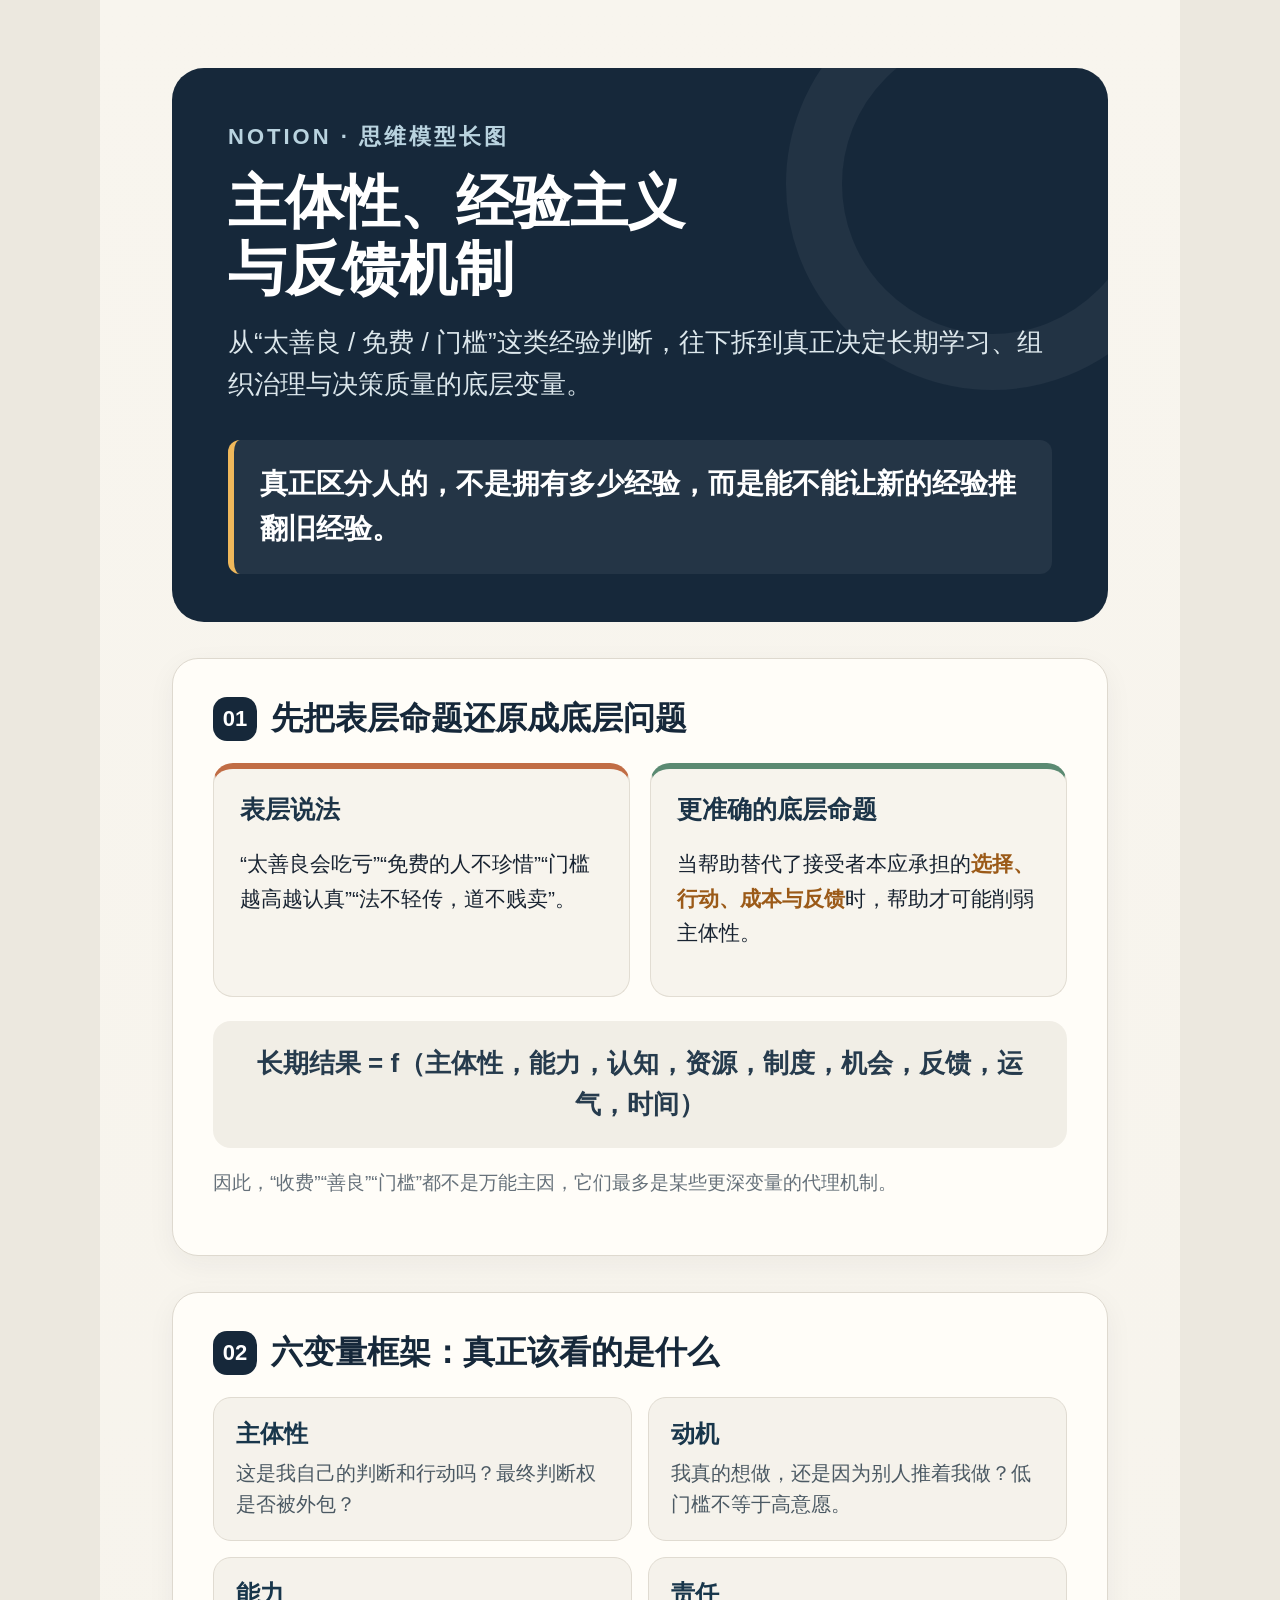
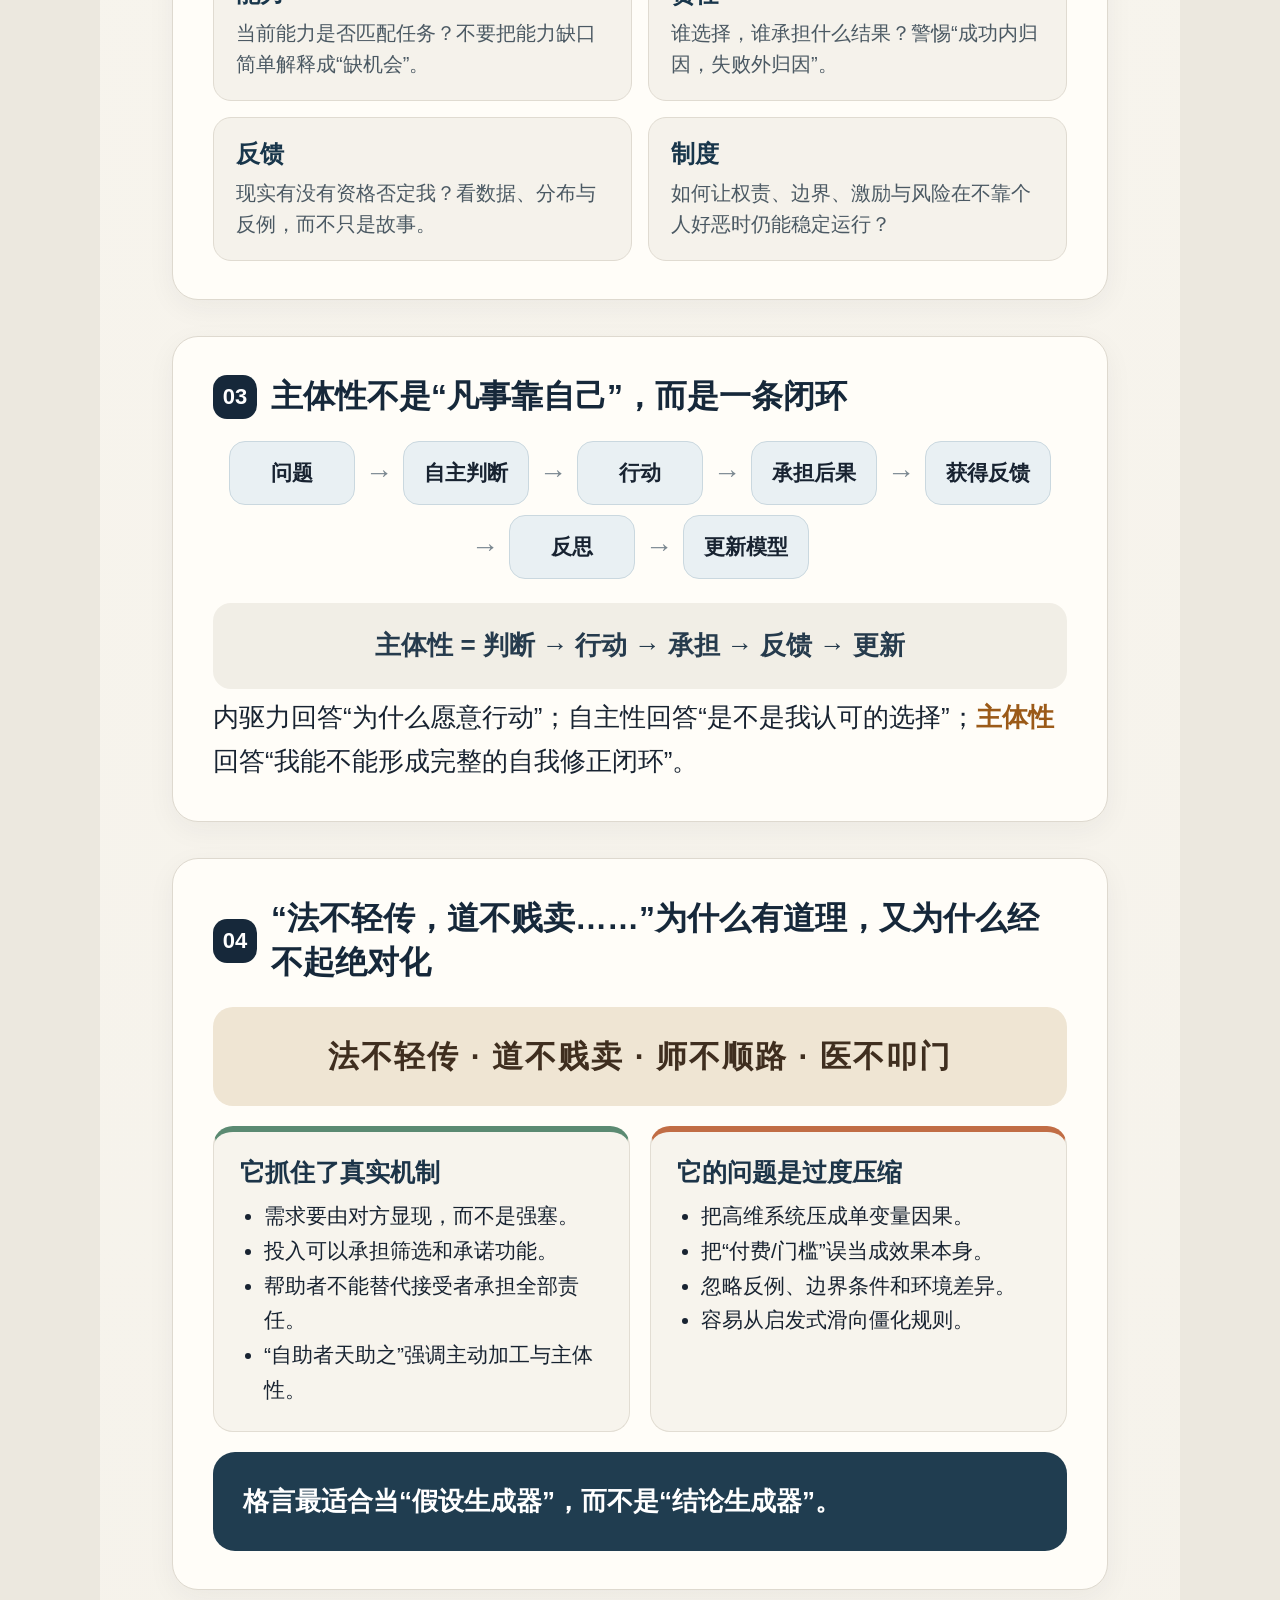
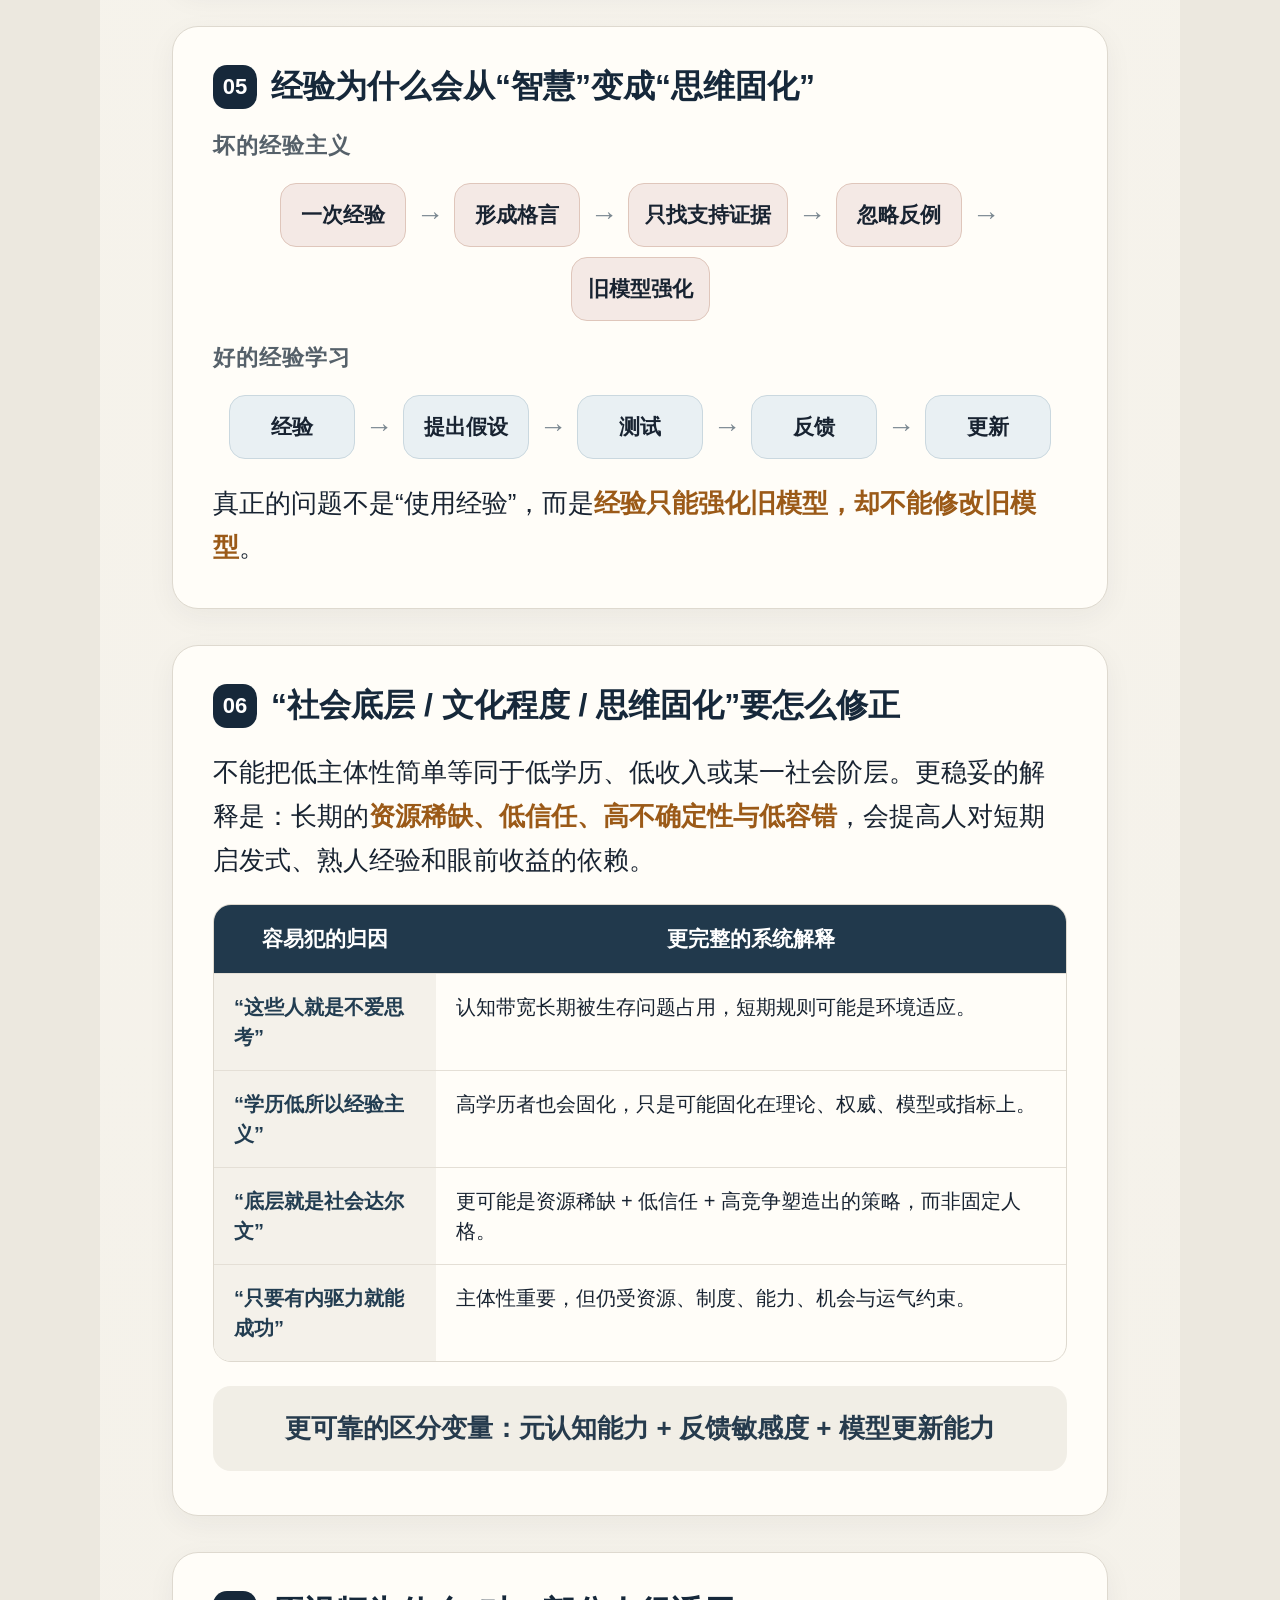
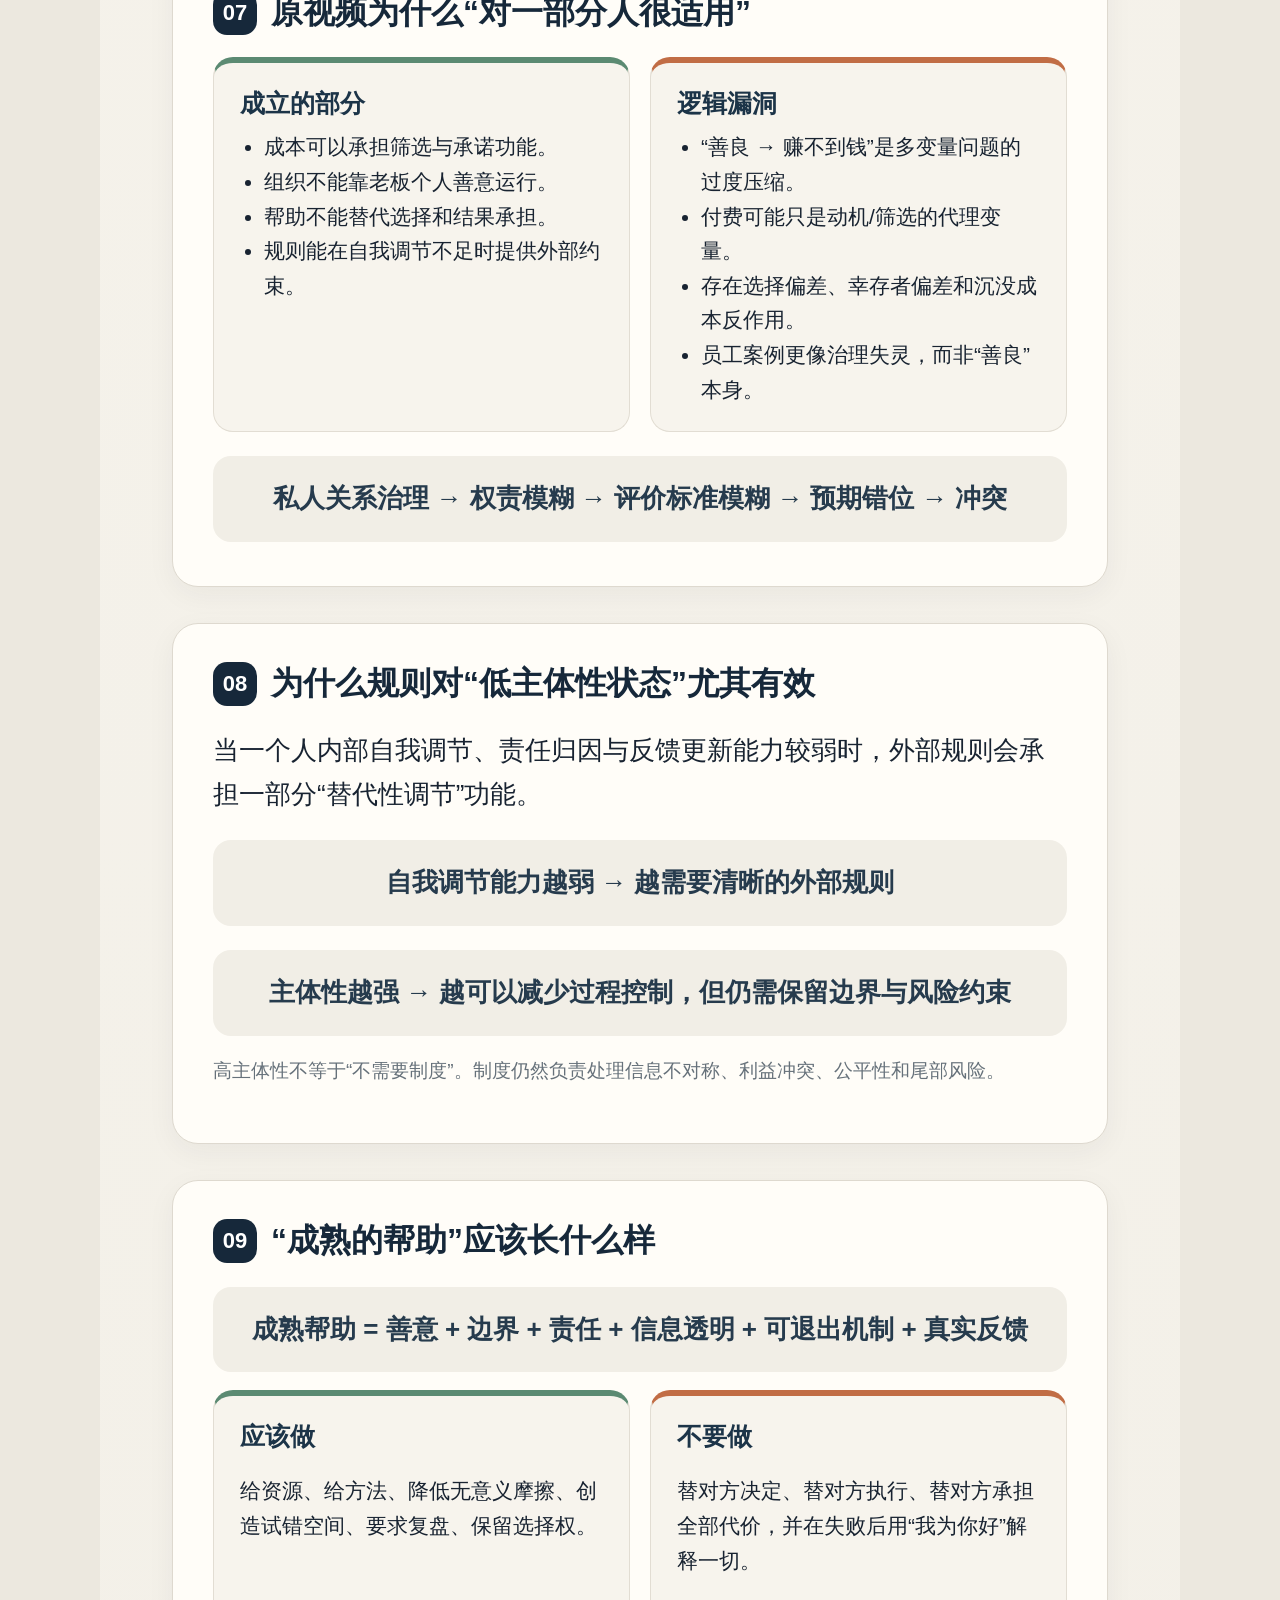
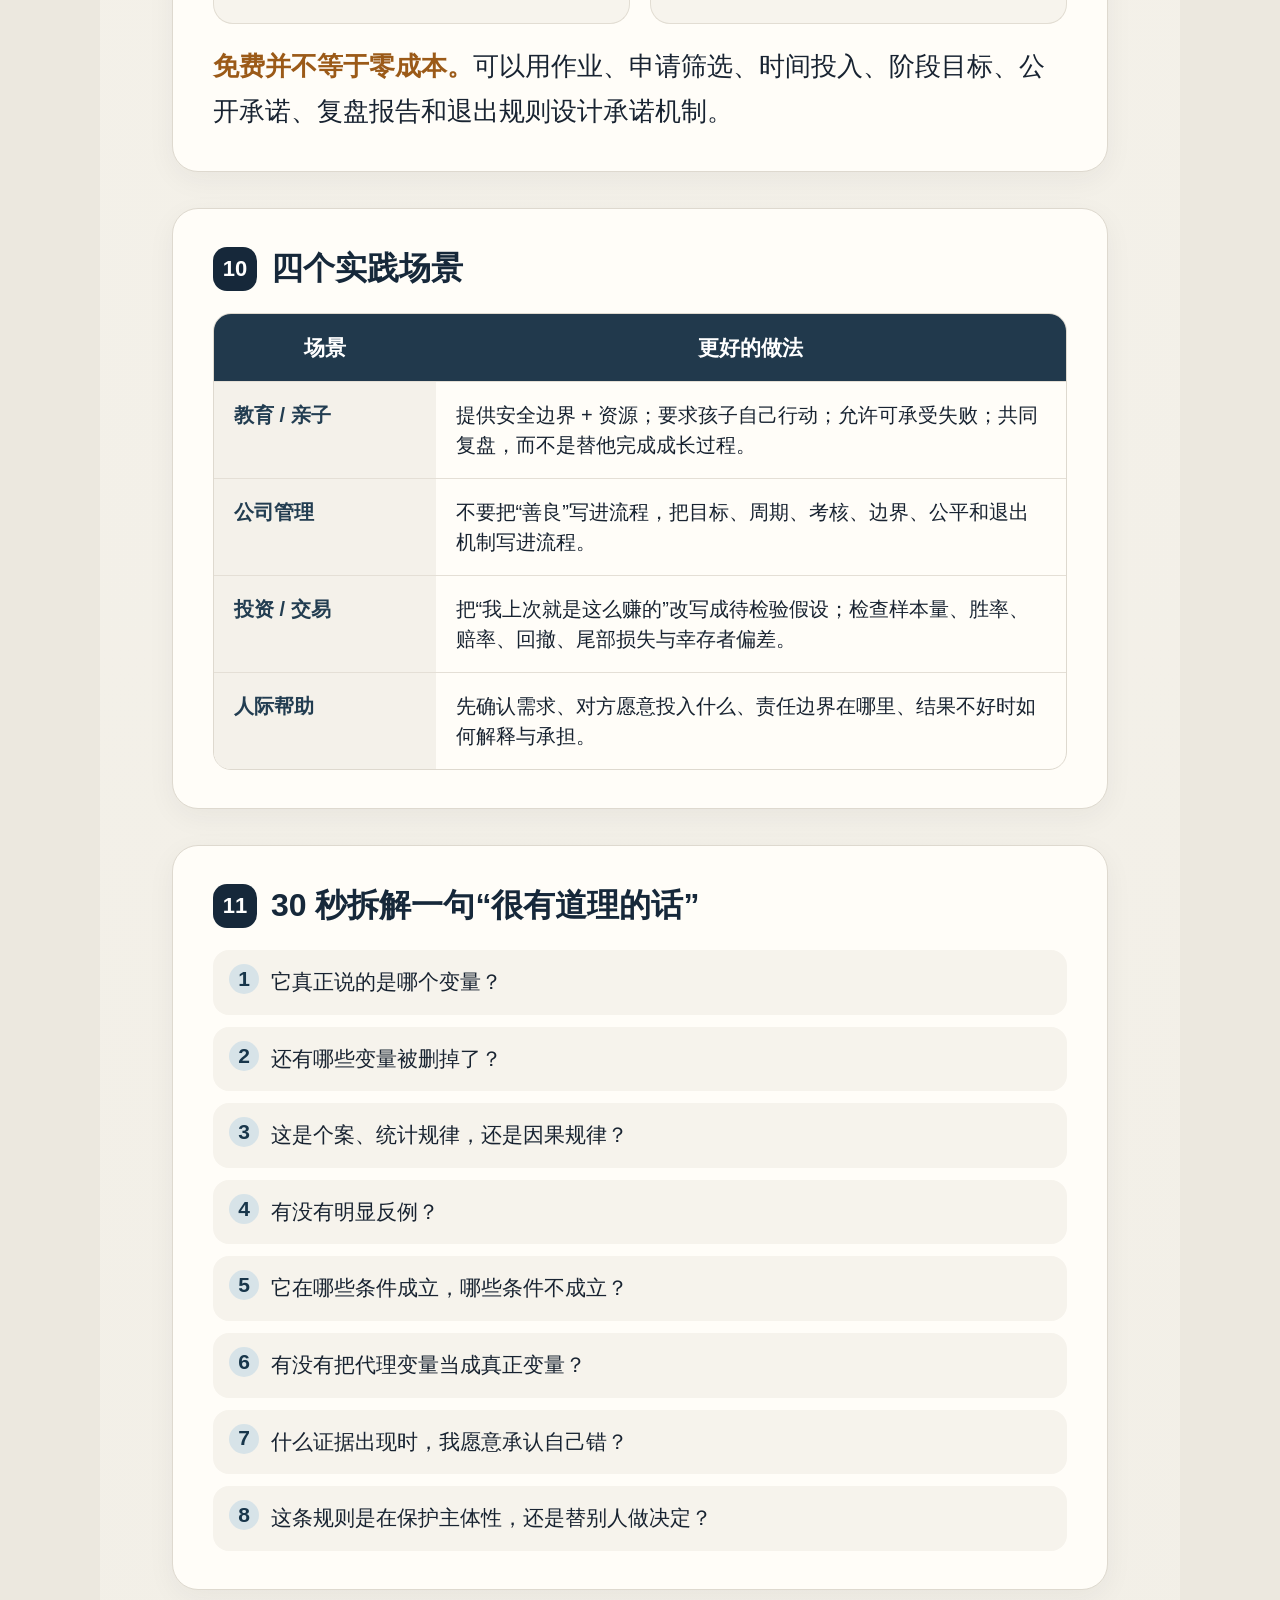
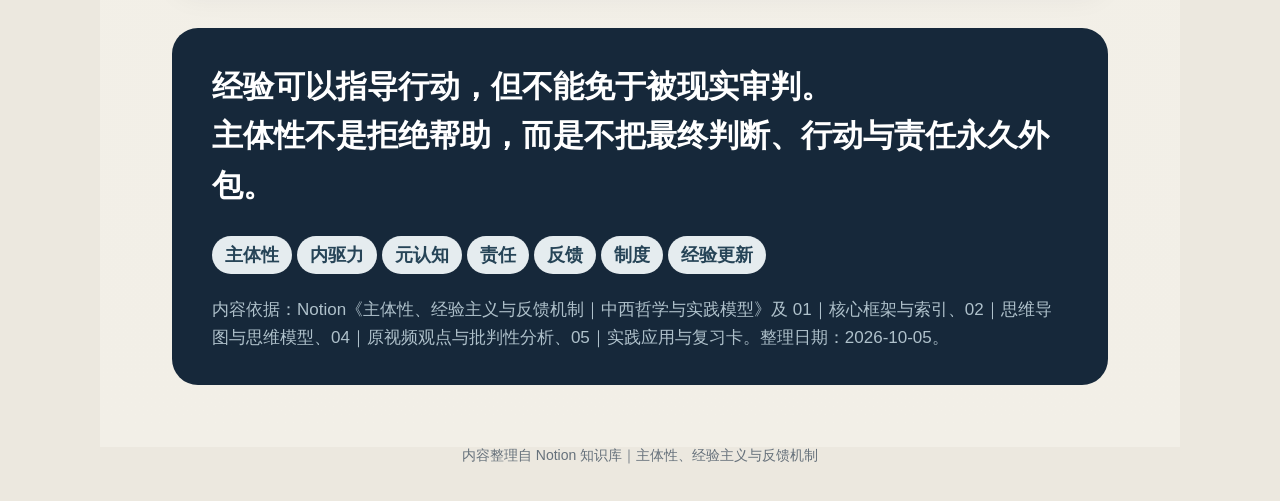
==== site/index.html @ 4e73dcbc "Add Notion knowledge site" ====
<!DOCTYPE html>
<html lang="zh-CN">
<head>
<meta charset="UTF-8" />
<meta name="viewport" content="width=device-width,initial-scale=1" />
<title>主体性、经验主义与反馈机制</title>
<style>
  * { box-sizing: border-box; }
  html, body { margin:0; padding:0; background:#ece8df; font-family:'Noto Sans CJK SC','Microsoft YaHei',sans-serif; color:#182331; }
  body { width:100%; min-height:100vh; }
  .sheet { width:100%; max-width:1080px; margin:0 auto; padding:68px 72px 62px; background:linear-gradient(180deg,#f8f5ee 0%,#f2efe7 100%); }
  .hero { background:#16283a; color:white; border-radius:32px; padding:54px 56px 48px; position:relative; overflow:hidden; }
  .hero:after { content:""; position:absolute; right:-90px; top:-90px; width:300px; height:300px; border-radius:50%; border:56px solid rgba(255,255,255,.05); }
  .eyebrow { font-size:22px; letter-spacing:3px; color:#b9d3df; font-weight:700; }
  h1 { font-size:58px; line-height:1.16; margin:16px 0 18px; letter-spacing:-1px; }
  .subtitle { font-size:26px; line-height:1.65; color:#dce7ec; max-width:850px; }
  .hero-quote { margin-top:34px; padding:22px 26px; border-left:6px solid #efb85b; background:rgba(255,255,255,.06); border-radius:12px; font-size:28px; line-height:1.6; font-weight:700; }
  .section { margin-top:36px; background:#fffdf8; border-radius:26px; padding:38px 40px; border:1px solid #ded9cf; box-shadow:0 8px 28px rgba(35,45,55,.05); }
  .section-title { display:flex; align-items:center; gap:14px; font-size:32px; font-weight:700; margin-bottom:22px; color:#16283a; }
  .num { width:44px; height:44px; border-radius:14px; background:#16283a; color:#fff; display:inline-flex; align-items:center; justify-content:center; font-size:22px; flex:none; }
  .lead { font-size:26px; line-height:1.7; margin:0; }
  .accent { color:#9b5a18; font-weight:700; }
  .formula { margin:24px 0 6px; background:#f1eee6; border-radius:18px; padding:22px 26px; text-align:center; font-size:26px; line-height:1.6; font-weight:700; color:#263b4d; }
  .two { display:grid; grid-template-columns:1fr 1fr; gap:20px; }
  .card { background:#f7f4ed; border:1px solid #e2ddd3; border-radius:20px; padding:24px 26px; }
  .card h3 { margin:0 0 10px; font-size:25px; color:#1c3448; }
  .card p, .card li { font-size:21px; line-height:1.65; }
  .card ul { padding-left:24px; margin:10px 0 0; }
  .good { border-top:6px solid #5b8a72; }
  .warn { border-top:6px solid #c16d45; }
  .grid6 { display:grid; grid-template-columns:1fr 1fr; gap:16px; }
  .v { padding:20px 22px; border-radius:18px; background:#f5f2eb; border:1px solid #e0dbd1; }
  .v b { display:block; font-size:24px; margin-bottom:8px; color:#18364b; }
  .v span { font-size:20px; line-height:1.55; color:#4b5963; }
  .flow { display:flex; flex-wrap:wrap; align-items:center; justify-content:center; gap:10px; margin:22px 0 0; }
  .step { min-width:126px; padding:17px 16px; border-radius:16px; background:#e9f0f3; border:1px solid #cad8df; font-size:21px; font-weight:700; text-align:center; }
  .arrow { font-size:28px; color:#7a8790; }
  .badflow .step { background:#f4e9e5; border-color:#dfc6bb; }
  .split-title { font-size:22px; font-weight:700; margin:22px 0 10px; color:#56616a; text-transform:uppercase; letter-spacing:1px; }
  .quote-box { background:#203d50; color:#fff; padding:28px 30px; border-radius:22px; font-size:26px; line-height:1.65; font-weight:700; }
  .sayings { font-size:31px; line-height:1.65; text-align:center; letter-spacing:2px; font-weight:700; color:#3f2e1f; background:#efe5d3; border-radius:20px; padding:24px; }
  .micro { font-size:19px; line-height:1.65; color:#66717a; }
  .compare { width:100%; border-collapse:separate; border-spacing:0; overflow:hidden; border-radius:18px; border:1px solid #ded9cf; }
  .compare th, .compare td { padding:18px 20px; font-size:20px; line-height:1.5; vertical-align:top; border-bottom:1px solid #e4dfd6; }
  .compare th { background:#21394c; color:white; font-size:21px; }
  .compare tr:last-child td { border-bottom:none; }
  .compare td:first-child { width:26%; font-weight:700; color:#223d51; background:#f4f1ea; }
  .checklist { display:grid; grid-template-columns:1fr; gap:12px; counter-reset:item; }
  .check { position:relative; padding:16px 18px 16px 58px; background:#f6f3ec; border-radius:16px; font-size:21px; line-height:1.55; }
  .check:before { counter-increment:item; content:counter(item); position:absolute; left:16px; top:14px; width:30px; height:30px; border-radius:50%; background:#d7e3e8; color:#18364b; display:flex; align-items:center; justify-content:center; font-weight:700; }
  .footer { margin-top:38px; background:#16283a; color:#e7eef2; border-radius:26px; padding:34px 40px; }
  .footer .big { font-size:31px; line-height:1.6; font-weight:700; color:white; }
  .footer .small { margin-top:18px; font-size:17px; color:#afc1cb; line-height:1.6; }
  .tag { display:inline-block; padding:7px 13px; border-radius:999px; background:#e5ecef; color:#264457; font-size:18px; margin:4px 5px 4px 0; font-weight:700; }
  @media (max-width: 720px) {
    .sheet { padding:24px 16px 36px; }
    .hero { padding:34px 24px 30px; border-radius:22px; }
    h1 { font-size:38px; }
    .subtitle { font-size:20px; }
    .hero-quote { font-size:22px; }
    .section { padding:26px 22px; border-radius:20px; }
    .section-title { font-size:26px; }
    .two,.grid6 { grid-template-columns:1fr; }
    .formula { font-size:19px; overflow-wrap:anywhere; }
  }
</style>
</head>
<body>
<div class="sheet">
  <section class="hero">
    <div class="eyebrow">NOTION · 思维模型长图</div>
    <h1>主体性、经验主义<br>与反馈机制</h1>
    <div class="subtitle">从“太善良 / 免费 / 门槛”这类经验判断，往下拆到真正决定长期学习、组织治理与决策质量的底层变量。</div>
    <div class="hero-quote">真正区分人的，不是拥有多少经验，而是能不能让新的经验推翻旧经验。</div>
  </section>
  <section class="section">
    <div class="section-title"><span class="num">01</span>先把表层命题还原成底层问题</div>
    <div class="two">
      <div class="card warn"><h3>表层说法</h3><p>“太善良会吃亏”“免费的人不珍惜”“门槛越高越认真”“法不轻传，道不贱卖”。</p></div>
      <div class="card good"><h3>更准确的底层命题</h3><p>当帮助替代了接受者本应承担的<span class="accent">选择、行动、成本与反馈</span>时，帮助才可能削弱主体性。</p></div>
    </div>
    <div class="formula">长期结果 = f（主体性，能力，认知，资源，制度，机会，反馈，运气，时间）</div>
    <p class="micro">因此，“收费”“善良”“门槛”都不是万能主因，它们最多是某些更深变量的代理机制。</p>
  </section>
  <section class="section">
    <div class="section-title"><span class="num">02</span>六变量框架：真正该看的是什么</div>
    <div class="grid6">
      <div class="v"><b>主体性</b><span>这是我自己的判断和行动吗？最终判断权是否被外包？</span></div>
      <div class="v"><b>动机</b><span>我真的想做，还是因为别人推着我做？低门槛不等于高意愿。</span></div>
      <div class="v"><b>能力</b><span>当前能力是否匹配任务？不要把能力缺口简单解释成“缺机会”。</span></div>
      <div class="v"><b>责任</b><span>谁选择，谁承担什么结果？警惕“成功内归因，失败外归因”。</span></div>
      <div class="v"><b>反馈</b><span>现实有没有资格否定我？看数据、分布与反例，而不只是故事。</span></div>
      <div class="v"><b>制度</b><span>如何让权责、边界、激励与风险在不靠个人好恶时仍能稳定运行？</span></div>
    </div>
  </section>
  <section class="section">
    <div class="section-title"><span class="num">03</span>主体性不是“凡事靠自己”，而是一条闭环</div>
    <div class="flow"><div class="step">问题</div><div class="arrow">→</div><div class="step">自主判断</div><div class="arrow">→</div><div class="step">行动</div><div class="arrow">→</div><div class="step">承担后果</div><div class="arrow">→</div><div class="step">获得反馈</div><div class="arrow">→</div><div class="step">反思</div><div class="arrow">→</div><div class="step">更新模型</div></div>
    <div class="formula">主体性 = 判断 → 行动 → 承担 → 反馈 → 更新</div>
    <p class="lead">内驱力回答“为什么愿意行动”；自主性回答“是不是我认可的选择”；<span class="accent">主体性</span>回答“我能不能形成完整的自我修正闭环”。</p>
  </section>
  <section class="section">
    <div class="section-title"><span class="num">04</span>“法不轻传，道不贱卖……”为什么有道理，又为什么经不起绝对化</div>
    <div class="sayings">法不轻传 · 道不贱卖 · 师不顺路 · 医不叩门</div>
    <div class="two" style="margin-top:20px">
      <div class="card good"><h3>它抓住了真实机制</h3><ul><li>需求要由对方显现，而不是强塞。</li><li>投入可以承担筛选和承诺功能。</li><li>帮助者不能替代接受者承担全部责任。</li><li>“自助者天助之”强调主动加工与主体性。</li></ul></div>
      <div class="card warn"><h3>它的问题是过度压缩</h3><ul><li>把高维系统压成单变量因果。</li><li>把“付费/门槛”误当成效果本身。</li><li>忽略反例、边界条件和环境差异。</li><li>容易从启发式滑向僵化规则。</li></ul></div>
    </div>
    <div class="quote-box" style="margin-top:20px">格言最适合当“假设生成器”，而不是“结论生成器”。</div>
  </section>
  <section class="section">
    <div class="section-title"><span class="num">05</span>经验为什么会从“智慧”变成“思维固化”</div>
    <div class="split-title">坏的经验主义</div>
    <div class="flow badflow"><div class="step">一次经验</div><div class="arrow">→</div><div class="step">形成格言</div><div class="arrow">→</div><div class="step">只找支持证据</div><div class="arrow">→</div><div class="step">忽略反例</div><div class="arrow">→</div><div class="step">旧模型强化</div></div>
    <div class="split-title">好的经验学习</div>
    <div class="flow"><div class="step">经验</div><div class="arrow">→</div><div class="step">提出假设</div><div class="arrow">→</div><div class="step">测试</div><div class="arrow">→</div><div class="step">反馈</div><div class="arrow">→</div><div class="step">更新</div></div>
    <p class="lead" style="margin-top:22px">真正的问题不是“使用经验”，而是<span class="accent">经验只能强化旧模型，却不能修改旧模型</span>。</p>
  </section>
  <section class="section">
    <div class="section-title"><span class="num">06</span>“社会底层 / 文化程度 / 思维固化”要怎么修正</div>
    <p class="lead">不能把低主体性简单等同于低学历、低收入或某一社会阶层。更稳妥的解释是：长期的<span class="accent">资源稀缺、低信任、高不确定性与低容错</span>，会提高人对短期启发式、熟人经验和眼前收益的依赖。</p>
    <table class="compare" style="margin-top:22px">
      <tr><th>容易犯的归因</th><th>更完整的系统解释</th></tr>
      <tr><td>“这些人就是不爱思考”</td><td>认知带宽长期被生存问题占用，短期规则可能是环境适应。</td></tr>
      <tr><td>“学历低所以经验主义”</td><td>高学历者也会固化，只是可能固化在理论、权威、模型或指标上。</td></tr>
      <tr><td>“底层就是社会达尔文”</td><td>更可能是资源稀缺 + 低信任 + 高竞争塑造出的策略，而非固定人格。</td></tr>
      <tr><td>“只要有内驱力就能成功”</td><td>主体性重要，但仍受资源、制度、能力、机会与运气约束。</td></tr>
    </table>
    <div class="formula">更可靠的区分变量：元认知能力 + 反馈敏感度 + 模型更新能力</div>
  </section>
  <section class="section">
    <div class="section-title"><span class="num">07</span>原视频为什么“对一部分人很适用”</div>
    <div class="two">
      <div class="card good"><h3>成立的部分</h3><ul><li>成本可以承担筛选与承诺功能。</li><li>组织不能靠老板个人善意运行。</li><li>帮助不能替代选择和结果承担。</li><li>规则能在自我调节不足时提供外部约束。</li></ul></div>
      <div class="card warn"><h3>逻辑漏洞</h3><ul><li>“善良 → 赚不到钱”是多变量问题的过度压缩。</li><li>付费可能只是动机/筛选的代理变量。</li><li>存在选择偏差、幸存者偏差和沉没成本反作用。</li><li>员工案例更像治理失灵，而非“善良”本身。</li></ul></div>
    </div>
    <div class="formula">私人关系治理 → 权责模糊 → 评价标准模糊 → 预期错位 → 冲突</div>
  </section>
  <section class="section">
    <div class="section-title"><span class="num">08</span>为什么规则对“低主体性状态”尤其有效</div>
    <p class="lead">当一个人内部自我调节、责任归因与反馈更新能力较弱时，外部规则会承担一部分“替代性调节”功能。</p>
    <div class="formula">自我调节能力越弱 → 越需要清晰的外部规则</div>
    <div class="formula">主体性越强 → 越可以减少过程控制，但仍需保留边界与风险约束</div>
    <p class="micro">高主体性不等于“不需要制度”。制度仍然负责处理信息不对称、利益冲突、公平性和尾部风险。</p>
  </section>
  <section class="section">
    <div class="section-title"><span class="num">09</span>“成熟的帮助”应该长什么样</div>
    <div class="formula">成熟帮助 = 善意 + 边界 + 责任 + 信息透明 + 可退出机制 + 真实反馈</div>
    <div class="two" style="margin-top:18px">
      <div class="card good"><h3>应该做</h3><p>给资源、给方法、降低无意义摩擦、创造试错空间、要求复盘、保留选择权。</p></div>
      <div class="card warn"><h3>不要做</h3><p>替对方决定、替对方执行、替对方承担全部代价，并在失败后用“我为你好”解释一切。</p></div>
    </div>
    <p class="lead" style="margin-top:20px"><span class="accent">免费并不等于零成本。</span>可以用作业、申请筛选、时间投入、阶段目标、公开承诺、复盘报告和退出规则设计承诺机制。</p>
  </section>
  <section class="section">
    <div class="section-title"><span class="num">10</span>四个实践场景</div>
    <table class="compare">
      <tr><th>场景</th><th>更好的做法</th></tr>
      <tr><td>教育 / 亲子</td><td>提供安全边界 + 资源；要求孩子自己行动；允许可承受失败；共同复盘，而不是替他完成成长过程。</td></tr>
      <tr><td>公司管理</td><td>不要把“善良”写进流程，把目标、周期、考核、边界、公平和退出机制写进流程。</td></tr>
      <tr><td>投资 / 交易</td><td>把“我上次就是这么赚的”改写成待检验假设；检查样本量、胜率、赔率、回撤、尾部损失与幸存者偏差。</td></tr>
      <tr><td>人际帮助</td><td>先确认需求、对方愿意投入什么、责任边界在哪里、结果不好时如何解释与承担。</td></tr>
    </table>
  </section>
  <section class="section">
    <div class="section-title"><span class="num">11</span>30 秒拆解一句“很有道理的话”</div>
    <div class="checklist">
      <div class="check">它真正说的是哪个变量？</div><div class="check">还有哪些变量被删掉了？</div><div class="check">这是个案、统计规律，还是因果规律？</div><div class="check">有没有明显反例？</div><div class="check">它在哪些条件成立，哪些条件不成立？</div><div class="check">有没有把代理变量当成真正变量？</div><div class="check">什么证据出现时，我愿意承认自己错？</div><div class="check">这条规则是在保护主体性，还是替别人做决定？</div>
    </div>
  </section>
  <section class="footer">
    <div class="big">经验可以指导行动，但不能免于被现实审判。<br>主体性不是拒绝帮助，而是不把最终判断、行动与责任永久外包。</div>
    <div style="margin-top:22px"><span class="tag">主体性</span><span class="tag">内驱力</span><span class="tag">元认知</span><span class="tag">责任</span><span class="tag">反馈</span><span class="tag">制度</span><span class="tag">经验更新</span></div>
    <div class="small">内容依据：Notion《主体性、经验主义与反馈机制｜中西哲学与实践模型》及 01｜核心框架与索引、02｜思维导图与思维模型、04｜原视频观点与批判性分析、05｜实践应用与复习卡。整理日期：2026-10-05。</div>
  </section>
</div>
<footer style="max-width:1080px;margin:0 auto;padding:0 24px 36px;color:#66717b;font-size:14px;text-align:center">内容整理自 Notion 知识库｜主体性、经验主义与反馈机制</footer>
</body>
</html>
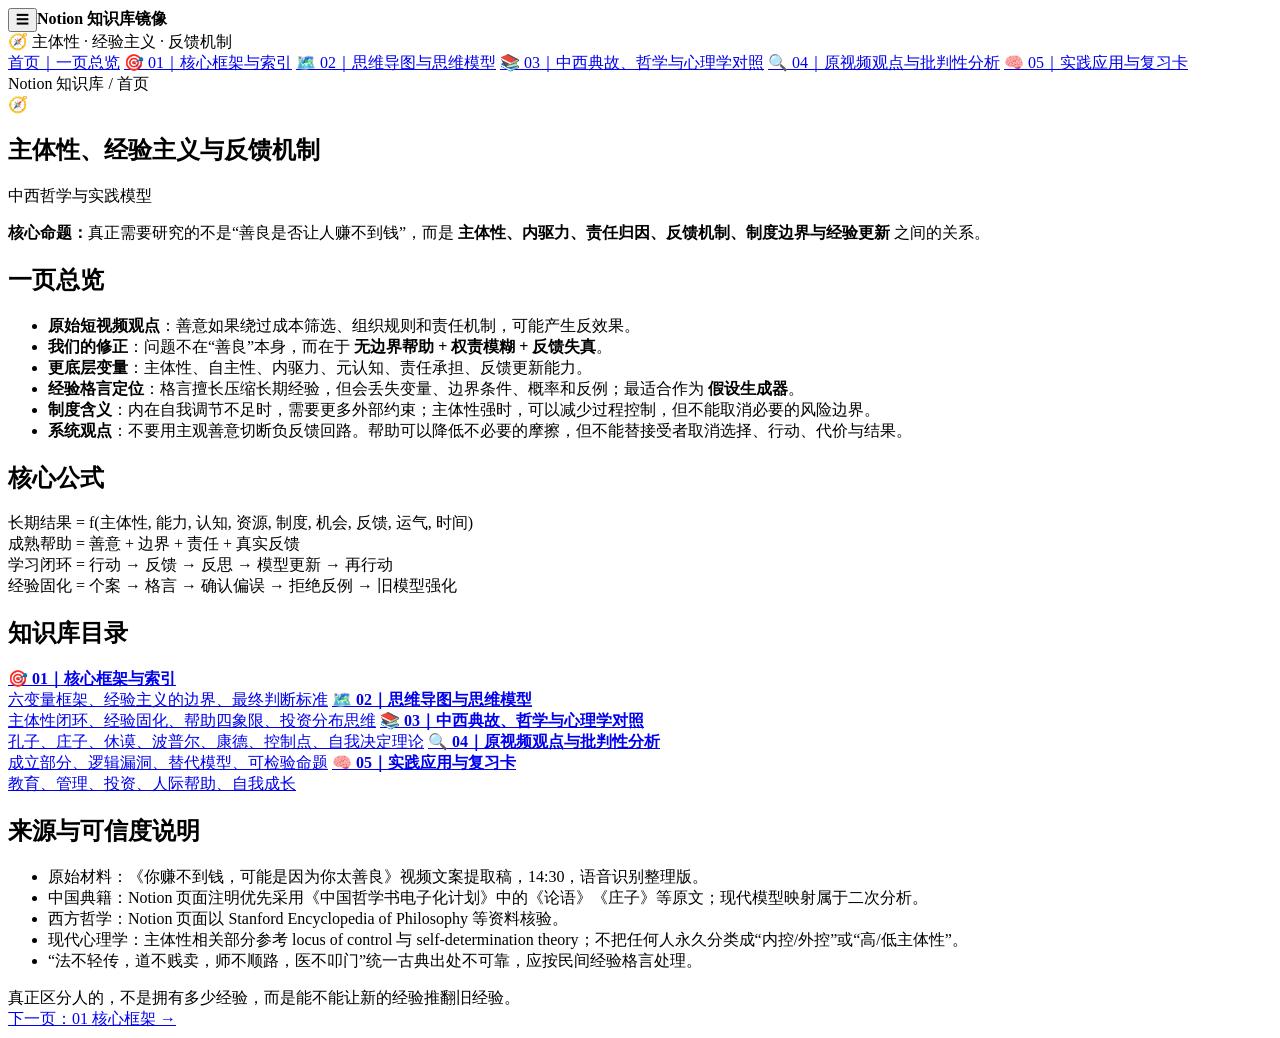
==== commit f98389cd: "Rebuild site as Notion knowledge framework" ====
--- a/site/index.html
+++ b/site/index.html
@@ -1,179 +1,44 @@
-<!DOCTYPE html>
-<html lang="zh-CN">
-<head>
-<meta charset="UTF-8" />
-<meta name="viewport" content="width=device-width,initial-scale=1" />
-<title>主体性、经验主义与反馈机制</title>
-<style>
-  * { box-sizing: border-box; }
-  html, body { margin:0; padding:0; background:#ece8df; font-family:'Noto Sans CJK SC','Microsoft YaHei',sans-serif; color:#182331; }
-  body { width:100%; min-height:100vh; }
-  .sheet { width:100%; max-width:1080px; margin:0 auto; padding:68px 72px 62px; background:linear-gradient(180deg,#f8f5ee 0%,#f2efe7 100%); }
-  .hero { background:#16283a; color:white; border-radius:32px; padding:54px 56px 48px; position:relative; overflow:hidden; }
-  .hero:after { content:""; position:absolute; right:-90px; top:-90px; width:300px; height:300px; border-radius:50%; border:56px solid rgba(255,255,255,.05); }
-  .eyebrow { font-size:22px; letter-spacing:3px; color:#b9d3df; font-weight:700; }
-  h1 { font-size:58px; line-height:1.16; margin:16px 0 18px; letter-spacing:-1px; }
-  .subtitle { font-size:26px; line-height:1.65; color:#dce7ec; max-width:850px; }
-  .hero-quote { margin-top:34px; padding:22px 26px; border-left:6px solid #efb85b; background:rgba(255,255,255,.06); border-radius:12px; font-size:28px; line-height:1.6; font-weight:700; }
-  .section { margin-top:36px; background:#fffdf8; border-radius:26px; padding:38px 40px; border:1px solid #ded9cf; box-shadow:0 8px 28px rgba(35,45,55,.05); }
-  .section-title { display:flex; align-items:center; gap:14px; font-size:32px; font-weight:700; margin-bottom:22px; color:#16283a; }
-  .num { width:44px; height:44px; border-radius:14px; background:#16283a; color:#fff; display:inline-flex; align-items:center; justify-content:center; font-size:22px; flex:none; }
-  .lead { font-size:26px; line-height:1.7; margin:0; }
-  .accent { color:#9b5a18; font-weight:700; }
-  .formula { margin:24px 0 6px; background:#f1eee6; border-radius:18px; padding:22px 26px; text-align:center; font-size:26px; line-height:1.6; font-weight:700; color:#263b4d; }
-  .two { display:grid; grid-template-columns:1fr 1fr; gap:20px; }
-  .card { background:#f7f4ed; border:1px solid #e2ddd3; border-radius:20px; padding:24px 26px; }
-  .card h3 { margin:0 0 10px; font-size:25px; color:#1c3448; }
-  .card p, .card li { font-size:21px; line-height:1.65; }
-  .card ul { padding-left:24px; margin:10px 0 0; }
-  .good { border-top:6px solid #5b8a72; }
-  .warn { border-top:6px solid #c16d45; }
-  .grid6 { display:grid; grid-template-columns:1fr 1fr; gap:16px; }
-  .v { padding:20px 22px; border-radius:18px; background:#f5f2eb; border:1px solid #e0dbd1; }
-  .v b { display:block; font-size:24px; margin-bottom:8px; color:#18364b; }
-  .v span { font-size:20px; line-height:1.55; color:#4b5963; }
-  .flow { display:flex; flex-wrap:wrap; align-items:center; justify-content:center; gap:10px; margin:22px 0 0; }
-  .step { min-width:126px; padding:17px 16px; border-radius:16px; background:#e9f0f3; border:1px solid #cad8df; font-size:21px; font-weight:700; text-align:center; }
-  .arrow { font-size:28px; color:#7a8790; }
-  .badflow .step { background:#f4e9e5; border-color:#dfc6bb; }
-  .split-title { font-size:22px; font-weight:700; margin:22px 0 10px; color:#56616a; text-transform:uppercase; letter-spacing:1px; }
-  .quote-box { background:#203d50; color:#fff; padding:28px 30px; border-radius:22px; font-size:26px; line-height:1.65; font-weight:700; }
-  .sayings { font-size:31px; line-height:1.65; text-align:center; letter-spacing:2px; font-weight:700; color:#3f2e1f; background:#efe5d3; border-radius:20px; padding:24px; }
-  .micro { font-size:19px; line-height:1.65; color:#66717a; }
-  .compare { width:100%; border-collapse:separate; border-spacing:0; overflow:hidden; border-radius:18px; border:1px solid #ded9cf; }
-  .compare th, .compare td { padding:18px 20px; font-size:20px; line-height:1.5; vertical-align:top; border-bottom:1px solid #e4dfd6; }
-  .compare th { background:#21394c; color:white; font-size:21px; }
-  .compare tr:last-child td { border-bottom:none; }
-  .compare td:first-child { width:26%; font-weight:700; color:#223d51; background:#f4f1ea; }
-  .checklist { display:grid; grid-template-columns:1fr; gap:12px; counter-reset:item; }
-  .check { position:relative; padding:16px 18px 16px 58px; background:#f6f3ec; border-radius:16px; font-size:21px; line-height:1.55; }
-  .check:before { counter-increment:item; content:counter(item); position:absolute; left:16px; top:14px; width:30px; height:30px; border-radius:50%; background:#d7e3e8; color:#18364b; display:flex; align-items:center; justify-content:center; font-weight:700; }
-  .footer { margin-top:38px; background:#16283a; color:#e7eef2; border-radius:26px; padding:34px 40px; }
-  .footer .big { font-size:31px; line-height:1.6; font-weight:700; color:white; }
-  .footer .small { margin-top:18px; font-size:17px; color:#afc1cb; line-height:1.6; }
-  .tag { display:inline-block; padding:7px 13px; border-radius:999px; background:#e5ecef; color:#264457; font-size:18px; margin:4px 5px 4px 0; font-weight:700; }
-  @media (max-width: 720px) {
-    .sheet { padding:24px 16px 36px; }
-    .hero { padding:34px 24px 30px; border-radius:22px; }
-    h1 { font-size:38px; }
-    .subtitle { font-size:20px; }
-    .hero-quote { font-size:22px; }
-    .section { padding:26px 22px; border-radius:20px; }
-    .section-title { font-size:26px; }
-    .two,.grid6 { grid-template-columns:1fr; }
-    .formula { font-size:19px; overflow-wrap:anywhere; }
-  }
-</style>
-</head>
-<body>
-<div class="sheet">
-  <section class="hero">
-    <div class="eyebrow">NOTION · 思维模型长图</div>
-    <h1>主体性、经验主义<br>与反馈机制</h1>
-    <div class="subtitle">从“太善良 / 免费 / 门槛”这类经验判断，往下拆到真正决定长期学习、组织治理与决策质量的底层变量。</div>
-    <div class="hero-quote">真正区分人的，不是拥有多少经验，而是能不能让新的经验推翻旧经验。</div>
-  </section>
-  <section class="section">
-    <div class="section-title"><span class="num">01</span>先把表层命题还原成底层问题</div>
-    <div class="two">
-      <div class="card warn"><h3>表层说法</h3><p>“太善良会吃亏”“免费的人不珍惜”“门槛越高越认真”“法不轻传，道不贱卖”。</p></div>
-      <div class="card good"><h3>更准确的底层命题</h3><p>当帮助替代了接受者本应承担的<span class="accent">选择、行动、成本与反馈</span>时，帮助才可能削弱主体性。</p></div>
-    </div>
-    <div class="formula">长期结果 = f（主体性，能力，认知，资源，制度，机会，反馈，运气，时间）</div>
-    <p class="micro">因此，“收费”“善良”“门槛”都不是万能主因，它们最多是某些更深变量的代理机制。</p>
-  </section>
-  <section class="section">
-    <div class="section-title"><span class="num">02</span>六变量框架：真正该看的是什么</div>
-    <div class="grid6">
-      <div class="v"><b>主体性</b><span>这是我自己的判断和行动吗？最终判断权是否被外包？</span></div>
-      <div class="v"><b>动机</b><span>我真的想做，还是因为别人推着我做？低门槛不等于高意愿。</span></div>
-      <div class="v"><b>能力</b><span>当前能力是否匹配任务？不要把能力缺口简单解释成“缺机会”。</span></div>
-      <div class="v"><b>责任</b><span>谁选择，谁承担什么结果？警惕“成功内归因，失败外归因”。</span></div>
-      <div class="v"><b>反馈</b><span>现实有没有资格否定我？看数据、分布与反例，而不只是故事。</span></div>
-      <div class="v"><b>制度</b><span>如何让权责、边界、激励与风险在不靠个人好恶时仍能稳定运行？</span></div>
-    </div>
-  </section>
-  <section class="section">
-    <div class="section-title"><span class="num">03</span>主体性不是“凡事靠自己”，而是一条闭环</div>
-    <div class="flow"><div class="step">问题</div><div class="arrow">→</div><div class="step">自主判断</div><div class="arrow">→</div><div class="step">行动</div><div class="arrow">→</div><div class="step">承担后果</div><div class="arrow">→</div><div class="step">获得反馈</div><div class="arrow">→</div><div class="step">反思</div><div class="arrow">→</div><div class="step">更新模型</div></div>
-    <div class="formula">主体性 = 判断 → 行动 → 承担 → 反馈 → 更新</div>
-    <p class="lead">内驱力回答“为什么愿意行动”；自主性回答“是不是我认可的选择”；<span class="accent">主体性</span>回答“我能不能形成完整的自我修正闭环”。</p>
-  </section>
-  <section class="section">
-    <div class="section-title"><span class="num">04</span>“法不轻传，道不贱卖……”为什么有道理，又为什么经不起绝对化</div>
-    <div class="sayings">法不轻传 · 道不贱卖 · 师不顺路 · 医不叩门</div>
-    <div class="two" style="margin-top:20px">
-      <div class="card good"><h3>它抓住了真实机制</h3><ul><li>需求要由对方显现，而不是强塞。</li><li>投入可以承担筛选和承诺功能。</li><li>帮助者不能替代接受者承担全部责任。</li><li>“自助者天助之”强调主动加工与主体性。</li></ul></div>
-      <div class="card warn"><h3>它的问题是过度压缩</h3><ul><li>把高维系统压成单变量因果。</li><li>把“付费/门槛”误当成效果本身。</li><li>忽略反例、边界条件和环境差异。</li><li>容易从启发式滑向僵化规则。</li></ul></div>
-    </div>
-    <div class="quote-box" style="margin-top:20px">格言最适合当“假设生成器”，而不是“结论生成器”。</div>
-  </section>
-  <section class="section">
-    <div class="section-title"><span class="num">05</span>经验为什么会从“智慧”变成“思维固化”</div>
-    <div class="split-title">坏的经验主义</div>
-    <div class="flow badflow"><div class="step">一次经验</div><div class="arrow">→</div><div class="step">形成格言</div><div class="arrow">→</div><div class="step">只找支持证据</div><div class="arrow">→</div><div class="step">忽略反例</div><div class="arrow">→</div><div class="step">旧模型强化</div></div>
-    <div class="split-title">好的经验学习</div>
-    <div class="flow"><div class="step">经验</div><div class="arrow">→</div><div class="step">提出假设</div><div class="arrow">→</div><div class="step">测试</div><div class="arrow">→</div><div class="step">反馈</div><div class="arrow">→</div><div class="step">更新</div></div>
-    <p class="lead" style="margin-top:22px">真正的问题不是“使用经验”，而是<span class="accent">经验只能强化旧模型，却不能修改旧模型</span>。</p>
-  </section>
-  <section class="section">
-    <div class="section-title"><span class="num">06</span>“社会底层 / 文化程度 / 思维固化”要怎么修正</div>
-    <p class="lead">不能把低主体性简单等同于低学历、低收入或某一社会阶层。更稳妥的解释是：长期的<span class="accent">资源稀缺、低信任、高不确定性与低容错</span>，会提高人对短期启发式、熟人经验和眼前收益的依赖。</p>
-    <table class="compare" style="margin-top:22px">
-      <tr><th>容易犯的归因</th><th>更完整的系统解释</th></tr>
-      <tr><td>“这些人就是不爱思考”</td><td>认知带宽长期被生存问题占用，短期规则可能是环境适应。</td></tr>
-      <tr><td>“学历低所以经验主义”</td><td>高学历者也会固化，只是可能固化在理论、权威、模型或指标上。</td></tr>
-      <tr><td>“底层就是社会达尔文”</td><td>更可能是资源稀缺 + 低信任 + 高竞争塑造出的策略，而非固定人格。</td></tr>
-      <tr><td>“只要有内驱力就能成功”</td><td>主体性重要，但仍受资源、制度、能力、机会与运气约束。</td></tr>
-    </table>
-    <div class="formula">更可靠的区分变量：元认知能力 + 反馈敏感度 + 模型更新能力</div>
-  </section>
-  <section class="section">
-    <div class="section-title"><span class="num">07</span>原视频为什么“对一部分人很适用”</div>
-    <div class="two">
-      <div class="card good"><h3>成立的部分</h3><ul><li>成本可以承担筛选与承诺功能。</li><li>组织不能靠老板个人善意运行。</li><li>帮助不能替代选择和结果承担。</li><li>规则能在自我调节不足时提供外部约束。</li></ul></div>
-      <div class="card warn"><h3>逻辑漏洞</h3><ul><li>“善良 → 赚不到钱”是多变量问题的过度压缩。</li><li>付费可能只是动机/筛选的代理变量。</li><li>存在选择偏差、幸存者偏差和沉没成本反作用。</li><li>员工案例更像治理失灵，而非“善良”本身。</li></ul></div>
-    </div>
-    <div class="formula">私人关系治理 → 权责模糊 → 评价标准模糊 → 预期错位 → 冲突</div>
-  </section>
-  <section class="section">
-    <div class="section-title"><span class="num">08</span>为什么规则对“低主体性状态”尤其有效</div>
-    <p class="lead">当一个人内部自我调节、责任归因与反馈更新能力较弱时，外部规则会承担一部分“替代性调节”功能。</p>
-    <div class="formula">自我调节能力越弱 → 越需要清晰的外部规则</div>
-    <div class="formula">主体性越强 → 越可以减少过程控制，但仍需保留边界与风险约束</div>
-    <p class="micro">高主体性不等于“不需要制度”。制度仍然负责处理信息不对称、利益冲突、公平性和尾部风险。</p>
-  </section>
-  <section class="section">
-    <div class="section-title"><span class="num">09</span>“成熟的帮助”应该长什么样</div>
-    <div class="formula">成熟帮助 = 善意 + 边界 + 责任 + 信息透明 + 可退出机制 + 真实反馈</div>
-    <div class="two" style="margin-top:18px">
-      <div class="card good"><h3>应该做</h3><p>给资源、给方法、降低无意义摩擦、创造试错空间、要求复盘、保留选择权。</p></div>
-      <div class="card warn"><h3>不要做</h3><p>替对方决定、替对方执行、替对方承担全部代价，并在失败后用“我为你好”解释一切。</p></div>
-    </div>
-    <p class="lead" style="margin-top:20px"><span class="accent">免费并不等于零成本。</span>可以用作业、申请筛选、时间投入、阶段目标、公开承诺、复盘报告和退出规则设计承诺机制。</p>
-  </section>
-  <section class="section">
-    <div class="section-title"><span class="num">10</span>四个实践场景</div>
-    <table class="compare">
-      <tr><th>场景</th><th>更好的做法</th></tr>
-      <tr><td>教育 / 亲子</td><td>提供安全边界 + 资源；要求孩子自己行动；允许可承受失败；共同复盘，而不是替他完成成长过程。</td></tr>
-      <tr><td>公司管理</td><td>不要把“善良”写进流程，把目标、周期、考核、边界、公平和退出机制写进流程。</td></tr>
-      <tr><td>投资 / 交易</td><td>把“我上次就是这么赚的”改写成待检验假设；检查样本量、胜率、赔率、回撤、尾部损失与幸存者偏差。</td></tr>
-      <tr><td>人际帮助</td><td>先确认需求、对方愿意投入什么、责任边界在哪里、结果不好时如何解释与承担。</td></tr>
-    </table>
-  </section>
-  <section class="section">
-    <div class="section-title"><span class="num">11</span>30 秒拆解一句“很有道理的话”</div>
-    <div class="checklist">
-      <div class="check">它真正说的是哪个变量？</div><div class="check">还有哪些变量被删掉了？</div><div class="check">这是个案、统计规律，还是因果规律？</div><div class="check">有没有明显反例？</div><div class="check">它在哪些条件成立，哪些条件不成立？</div><div class="check">有没有把代理变量当成真正变量？</div><div class="check">什么证据出现时，我愿意承认自己错？</div><div class="check">这条规则是在保护主体性，还是替别人做决定？</div>
-    </div>
-  </section>
-  <section class="footer">
-    <div class="big">经验可以指导行动，但不能免于被现实审判。<br>主体性不是拒绝帮助，而是不把最终判断、行动与责任永久外包。</div>
-    <div style="margin-top:22px"><span class="tag">主体性</span><span class="tag">内驱力</span><span class="tag">元认知</span><span class="tag">责任</span><span class="tag">反馈</span><span class="tag">制度</span><span class="tag">经验更新</span></div>
-    <div class="small">内容依据：Notion《主体性、经验主义与反馈机制｜中西哲学与实践模型》及 01｜核心框架与索引、02｜思维导图与思维模型、04｜原视频观点与批判性分析、05｜实践应用与复习卡。整理日期：2026-10-05。</div>
-  </section>
+<!doctype html><html lang="zh-CN"><head><meta charset="utf-8"><meta name="viewport" content="width=device-width,initial-scale=1"><title>主体性、经验主义与反馈机制</title><link rel="stylesheet" href="style.css"></head><body><div class="mobileTop"><button data-menu>☰</button><b>Notion 知识库镜像</b></div><div class="layout"><aside class="sidebar"><div class="brand">🧭 主体性 · 经验主义 · 反馈机制</div><nav class="nav">
+<a class="active" href="index.html">首页｜一页总览</a>
+<a class="" href="01.html">🎯 01｜核心框架与索引</a>
+<a class="" href="02.html">🗺️ 02｜思维导图与思维模型</a>
+<a class="" href="03.html">📚 03｜中西典故、哲学与心理学对照</a>
+<a class="" href="04.html">🔍 04｜原视频观点与批判性分析</a>
+<a class="" href="05.html">🧠 05｜实践应用与复习卡</a>
+</nav></aside><main class="main"><article class="page">
+<div class="crumb">Notion 知识库 / 首页</div><div class="icon">🧭</div>
+<h1 class="title">主体性、经验主义与反馈机制</h1>
+<p class="lead">中西哲学与实践模型</p>
+<div class="callout"><b>核心命题：</b>真正需要研究的不是“善良是否让人赚不到钱”，而是 <b>主体性、内驱力、责任归因、反馈机制、制度边界与经验更新</b> 之间的关系。</div>
+<h2>一页总览</h2>
+<ul>
+<li><b>原始短视频观点</b>：善意如果绕过成本筛选、组织规则和责任机制，可能产生反效果。</li>
+<li><b>我们的修正</b>：问题不在“善良”本身，而在于 <b>无边界帮助 + 权责模糊 + 反馈失真</b>。</li>
+<li><b>更底层变量</b>：主体性、自主性、内驱力、元认知、责任承担、反馈更新能力。</li>
+<li><b>经验格言定位</b>：格言擅长压缩长期经验，但会丢失变量、边界条件、概率和反例；最适合作为 <b>假设生成器</b>。</li>
+<li><b>制度含义</b>：内在自我调节不足时，需要更多外部约束；主体性强时，可以减少过程控制，但不能取消必要的风险边界。</li>
+<li><b>系统观点</b>：不要用主观善意切断负反馈回路。帮助可以降低不必要的摩擦，但不能替接受者取消选择、行动、代价与结果。</li>
+</ul>
+<h2>核心公式</h2>
+<div class="formula">长期结果 = f(主体性, 能力, 认知, 资源, 制度, 机会, 反馈, 运气, 时间)</div>
+<div class="formula">成熟帮助 = 善意 + 边界 + 责任 + 真实反馈</div>
+<div class="formula">学习闭环 = 行动 → 反馈 → 反思 → 模型更新 → 再行动</div>
+<div class="formula">经验固化 = 个案 → 格言 → 确认偏误 → 拒绝反例 → 旧模型强化</div>
+<h2>知识库目录</h2>
+<div class="toc">
+<a href="01.html"><b>🎯 01｜核心框架与索引</b><br><span class="muted">六变量框架、经验主义的边界、最终判断标准</span></a>
+<a href="02.html"><b>🗺️ 02｜思维导图与思维模型</b><br><span class="muted">主体性闭环、经验固化、帮助四象限、投资分布思维</span></a>
+<a href="03.html"><b>📚 03｜中西典故、哲学与心理学对照</b><br><span class="muted">孔子、庄子、休谟、波普尔、康德、控制点、自我决定理论</span></a>
+<a href="04.html"><b>🔍 04｜原视频观点与批判性分析</b><br><span class="muted">成立部分、逻辑漏洞、替代模型、可检验命题</span></a>
+<a href="05.html"><b>🧠 05｜实践应用与复习卡</b><br><span class="muted">教育、管理、投资、人际帮助、自我成长</span></a>
 </div>
-<footer style="max-width:1080px;margin:0 auto;padding:0 24px 36px;color:#66717b;font-size:14px;text-align:center">内容整理自 Notion 知识库｜主体性、经验主义与反馈机制</footer>
-</body>
-</html>+<h2>来源与可信度说明</h2>
+<ul>
+<li>原始材料：《你赚不到钱，可能是因为你太善良》视频文案提取稿，14:30，语音识别整理版。</li>
+<li>中国典籍：Notion 页面注明优先采用《中国哲学书电子化计划》中的《论语》《庄子》等原文；现代模型映射属于二次分析。</li>
+<li>西方哲学：Notion 页面以 Stanford Encyclopedia of Philosophy 等资料核验。</li>
+<li>现代心理学：主体性相关部分参考 locus of control 与 self-determination theory；不把任何人永久分类成“内控/外控”或“高/低主体性”。</li>
+<li>“法不轻传，道不贱卖，师不顺路，医不叩门”统一古典出处不可靠，应按民间经验格言处理。</li>
+</ul>
+<div class="quote">真正区分人的，不是拥有多少经验，而是能不能让新的经验推翻旧经验。</div>
+<div class="footer-nav"><span></span><a href="01.html">下一页：01 核心框架 →</a></div></article></main></div><script src="app.js"></script></body></html>
